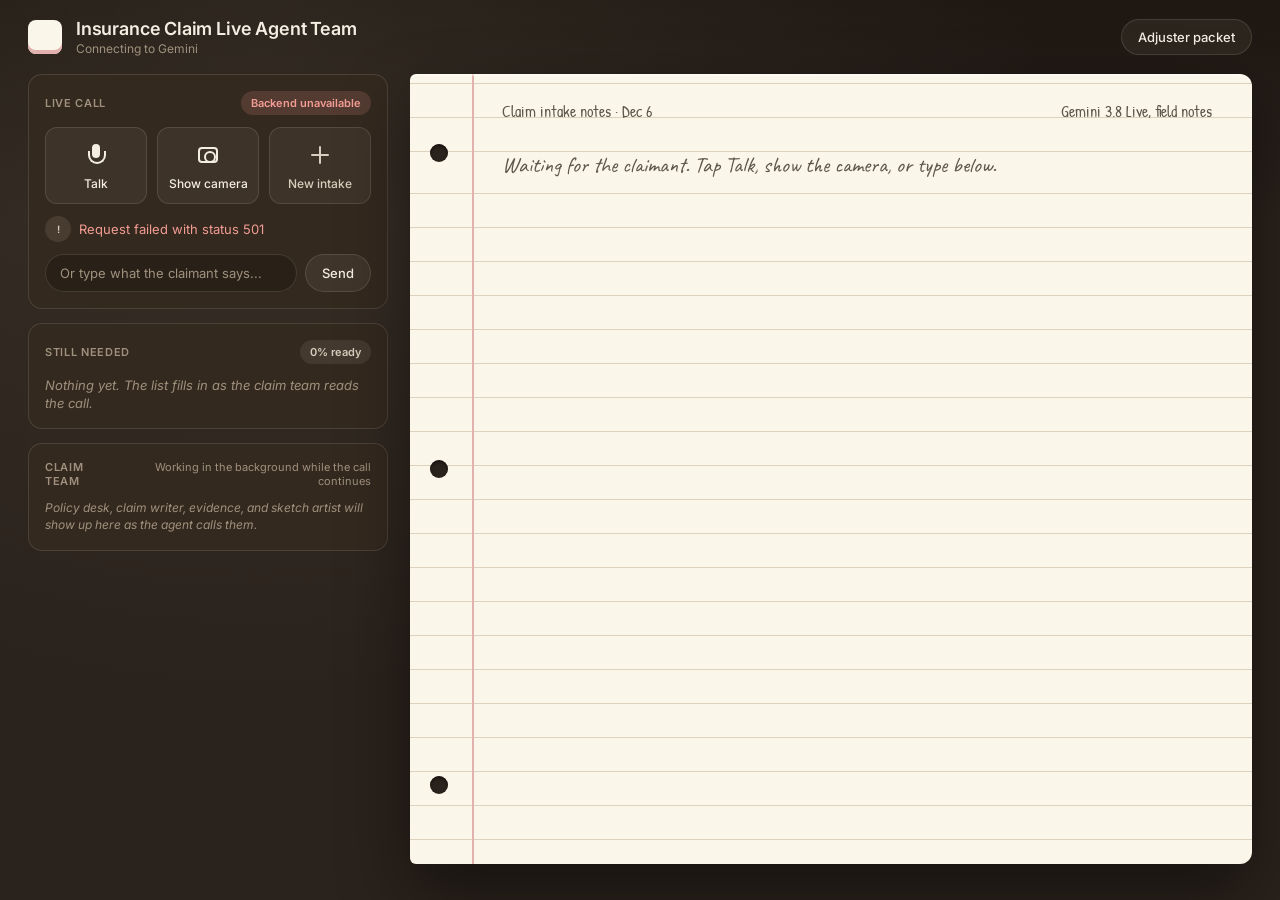
==== voice_ai_agents/insurance_claim_live_agent_team/live_demo/index.html @ a0f8ba5a "Publish Rivulet LLM Studio with Docker dashboard and Azure claim agent. Co-authored-by: Cursor <curs" ====
<!doctype html>
<html lang="en">
  <head>
    <meta charset="utf-8" />
    <meta name="viewport" content="width=device-width, initial-scale=1" />
    <title>Insurance Claim Live Agent Team</title>
    <link rel="preconnect" href="https://fonts.googleapis.com" />
    <link rel="preconnect" href="https://fonts.gstatic.com" crossorigin />
    <link
      href="https://fonts.googleapis.com/css2?family=Caveat:wght@400;500;600&family=Patrick+Hand&family=Inter:wght@400;500;600&display=swap"
      rel="stylesheet"
    />
    <link rel="stylesheet" href="./styles.css?v=notebook-1" />
  </head>
  <body>
    <div class="desk">
      <header class="desk-bar">
        <div class="brand">
          <span class="brand-mark" aria-hidden="true"></span>
          <div>
            <h1>Insurance Claim Live Agent Team</h1>
            <p id="modelLabel" class="brand-sub">Connecting to Gemini</p>
          </div>
        </div>
        <button id="openPacket" class="ghost-button" type="button">Adjuster packet</button>
      </header>

      <main class="desk-layout">
        <aside class="side">
          <section class="card call-card">
            <div class="card-head">
              <span class="card-kicker">Live call</span>
              <span id="callStatus" class="pill">Connecting</span>
            </div>

            <div class="controls">
              <button id="micButton" class="round-button" type="button" aria-label="Start live voice">
                <span class="icon-mic" aria-hidden="true"></span>
                <span class="round-label">Talk</span>
              </button>
              <button id="cameraButton" class="round-button" type="button" aria-label="Show the damage on camera">
                <span class="icon-camera" aria-hidden="true"></span>
                <span class="round-label">Show camera</span>
              </button>
              <button id="newIntakeButton" class="round-button subtle" type="button" aria-label="Start a new intake">
                <span class="icon-new" aria-hidden="true"></span>
                <span class="round-label">New intake</span>
              </button>
            </div>

            <div id="cameraStage" class="camera-stage" hidden>
              <video id="cameraPreview" autoplay muted playsinline></video>
              <span class="camera-tag"><span class="rec-dot" aria-hidden="true"></span> Agent is watching</span>
            </div>

            <div id="transcript" class="transcript" aria-live="polite"></div>

            <form id="textForm" class="text-entry">
              <input
                id="textInput"
                type="text"
                autocomplete="off"
                placeholder="Or type what the claimant says..."
                aria-label="Type a claimant response"
              />
              <button type="submit">Send</button>
            </form>
          </section>

          <section class="card needed-card">
            <div class="card-head">
              <span class="card-kicker">Still needed</span>
              <span id="readiness" class="pill neutral">0% ready</span>
            </div>
            <ul id="neededList" class="needed-list"></ul>
          </section>

          <section class="card team-card">
            <div class="card-head">
              <span class="card-kicker">Claim team</span>
              <span class="card-hint">Working in the background while the call continues</span>
            </div>
            <ul id="teamFeed" class="team-feed"></ul>
          </section>
        </aside>

        <section class="notebook-wrap" aria-label="Field notebook">
          <div class="notebook">
            <div class="holes" aria-hidden="true"><span></span><span></span><span></span></div>
            <div class="page-head">
              <span id="pageDate">Claim intake notes</span>
              <span id="pageAgent">Gemini 3.8 Live, field notes</span>
            </div>
            <div id="notes" class="notes"></div>
            <div id="pinboard" class="pinboard"></div>
            <div id="stamp" class="stamp" hidden></div>
            <div id="pen" class="pen" hidden><span class="pen-nib" aria-hidden="true"></span> writing</div>
          </div>
        </section>
      </main>
    </div>

    <dialog id="packetDialog" class="packet-dialog">
      <div class="dialog-header">
        <h2>Adjuster handoff packet</h2>
        <button id="closePacket" type="button" aria-label="Close packet">Close</button>
      </div>
      <pre id="packetMarkdown"></pre>
    </dialog>

    <canvas id="frameCanvas" hidden></canvas>
    <script src="./app.js?v=azure-1"></script>
  </body>
</html>
---- voice_ai_agents/insurance_claim_live_agent_team/live_demo/styles.css ----
:root {
  --desk: #2a221c;
  --desk-edge: #1d1712;
  --card: #34291f;
  --card-line: rgba(255, 240, 220, 0.12);
  --chrome-ink: #f4ede2;
  --chrome-body: #d9cdbd;
  --chrome-muted: #a0917e;
  --paper: #fbf6ea;
  --paper-line: #dcd2bd;
  --paper-margin: #e3b1ad;
  --ink: #23211c;
  --ink-soft: #5d574b;
  --ink-red: #b1372d;
  --ink-green: #3f7a3a;
  --ink-blue: #2f6a94;
  --tape: rgba(236, 222, 176, 0.85);
  --success: #8fd39a;
  --warning: #f2c98a;
  --danger: #f39c93;
  --ui-font: Inter, ui-sans-serif, system-ui, -apple-system, "Segoe UI", sans-serif;
  --hand: "Caveat", "Patrick Hand", cursive;
  --hand-label: "Patrick Hand", "Caveat", cursive;
}

* {
  box-sizing: border-box;
}

html,
body {
  margin: 0;
  min-height: 100%;
}

body {
  font-family: var(--ui-font);
  color: var(--chrome-ink);
  background: var(--desk);
  background-image:
    radial-gradient(ellipse at 20% 0%, rgba(255, 225, 180, 0.08), transparent 55%),
    linear-gradient(180deg, var(--desk-edge), var(--desk) 220px);
}

button,
input {
  font: inherit;
}

h1,
h2,
p {
  margin: 0;
}

.desk {
  min-height: 100vh;
  display: flex;
  flex-direction: column;
}

.desk-bar {
  display: flex;
  align-items: center;
  justify-content: space-between;
  padding: 18px 28px 8px;
}

.brand {
  display: flex;
  align-items: center;
  gap: 14px;
}

.brand-mark {
  width: 34px;
  height: 34px;
  border-radius: 8px;
  background: var(--paper);
  box-shadow: inset 0 -4px 0 var(--paper-margin);
}

h1 {
  font-size: 18px;
  font-weight: 600;
  letter-spacing: -0.01em;
}

.brand-sub {
  color: var(--chrome-muted);
  font-size: 12px;
  margin-top: 2px;
}

.ghost-button,
.text-entry button,
.dialog-header button {
  border: 1px solid var(--card-line);
  background: rgba(255, 240, 220, 0.06);
  color: var(--chrome-ink);
  border-radius: 999px;
  padding: 9px 16px;
  font-size: 13px;
  font-weight: 500;
  cursor: pointer;
  transition: background 140ms ease, transform 140ms ease;
}

.ghost-button:hover,
.text-entry button:hover,
.dialog-header button:hover {
  background: rgba(255, 240, 220, 0.12);
  transform: translateY(-1px);
}

.desk-layout {
  flex: 1;
  display: grid;
  grid-template-columns: 360px minmax(0, 1fr);
  gap: 22px;
  padding: 10px 28px 28px;
}

.side {
  display: flex;
  flex-direction: column;
  gap: 14px;
  min-width: 0;
}

.card {
  background: var(--card);
  border: 1px solid var(--card-line);
  border-radius: 14px;
  padding: 16px;
}

.card-head {
  display: flex;
  align-items: center;
  justify-content: space-between;
  gap: 12px;
  margin-bottom: 12px;
}

.card-kicker {
  font-size: 11px;
  font-weight: 600;
  letter-spacing: 0.06em;
  text-transform: uppercase;
  color: var(--chrome-muted);
}

.card-hint {
  font-size: 11px;
  color: var(--chrome-muted);
  text-align: right;
}

.pill {
  font-size: 11px;
  font-weight: 600;
  padding: 5px 10px;
  border-radius: 999px;
  background: rgba(143, 211, 154, 0.14);
  color: var(--success);
  white-space: nowrap;
}

.pill.neutral {
  background: rgba(255, 240, 220, 0.08);
  color: var(--chrome-body);
}

.pill.warning {
  background: rgba(242, 201, 138, 0.16);
  color: var(--warning);
}

.pill.danger {
  background: rgba(243, 156, 147, 0.16);
  color: var(--danger);
}

.controls {
  display: grid;
  grid-template-columns: repeat(3, 1fr);
  gap: 10px;
  margin-bottom: 12px;
}

.round-button {
  display: flex;
  flex-direction: column;
  align-items: center;
  gap: 8px;
  padding: 14px 8px 12px;
  border-radius: 12px;
  border: 1px solid var(--card-line);
  background: rgba(255, 240, 220, 0.05);
  color: var(--chrome-ink);
  cursor: pointer;
  transition: background 140ms ease, border-color 140ms ease;
}

.round-button:hover {
  background: rgba(255, 240, 220, 0.1);
}

.round-button.active {
  background: rgba(143, 211, 154, 0.14);
  border-color: rgba(143, 211, 154, 0.5);
}

.round-button.subtle {
  color: var(--chrome-body);
}

.round-label {
  font-size: 12px;
  font-weight: 500;
}

.icon-mic,
.icon-camera,
.icon-new {
  width: 26px;
  height: 26px;
  display: block;
  position: relative;
}

.icon-mic::before {
  content: "";
  position: absolute;
  left: 9px;
  top: 2px;
  width: 8px;
  height: 14px;
  border-radius: 5px;
  background: currentColor;
}

.icon-mic::after {
  content: "";
  position: absolute;
  left: 5px;
  top: 9px;
  width: 14px;
  height: 11px;
  border: 2px solid currentColor;
  border-top: 0;
  border-radius: 0 0 9px 9px;
}

.icon-camera::before {
  content: "";
  position: absolute;
  inset: 5px 3px;
  border: 2px solid currentColor;
  border-radius: 4px;
}

.icon-camera::after {
  content: "";
  position: absolute;
  left: 9px;
  top: 9px;
  width: 8px;
  height: 8px;
  border-radius: 50%;
  border: 2px solid currentColor;
}

.icon-new::before,
.icon-new::after {
  content: "";
  position: absolute;
  background: currentColor;
  border-radius: 2px;
}

.icon-new::before {
  left: 12px;
  top: 4px;
  width: 2px;
  height: 18px;
}

.icon-new::after {
  left: 4px;
  top: 12px;
  width: 18px;
  height: 2px;
}

.round-button.active .icon-mic::before {
  animation: pulse 1.2s ease-in-out infinite;
}

@keyframes pulse {
  0%, 100% { transform: scaleY(1); }
  50% { transform: scaleY(0.72); }
}

.camera-stage {
  position: relative;
  border-radius: 12px;
  overflow: hidden;
  margin-bottom: 12px;
  background: #000;
  aspect-ratio: 4 / 3;
}

.camera-stage[hidden] {
  display: none;
}

.camera-stage video {
  width: 100%;
  height: 100%;
  object-fit: cover;
  display: block;
}

.camera-tag {
  position: absolute;
  left: 10px;
  bottom: 10px;
  display: inline-flex;
  align-items: center;
  gap: 6px;
  padding: 5px 9px;
  border-radius: 999px;
  background: rgba(0, 0, 0, 0.55);
  color: #fff;
  font-size: 11px;
  font-weight: 500;
}

.rec-dot {
  width: 7px;
  height: 7px;
  border-radius: 50%;
  background: #f0554a;
  animation: blink 1.4s ease-in-out infinite;
}

@keyframes blink {
  50% { opacity: 0.3; }
}

.transcript {
  max-height: 260px;
  overflow: auto;
  display: flex;
  flex-direction: column;
  gap: 8px;
  padding-right: 4px;
  margin-bottom: 12px;
}

.turn {
  display: flex;
  gap: 8px;
  font-size: 13px;
  line-height: 1.45;
}

.turn .who {
  flex-shrink: 0;
  width: 26px;
  height: 26px;
  border-radius: 50%;
  display: grid;
  place-items: center;
  font-size: 10px;
  font-weight: 600;
  background: rgba(255, 240, 220, 0.1);
  color: var(--chrome-body);
}

.turn.agent .who {
  background: var(--paper);
  color: var(--ink);
}

.turn p {
  color: var(--chrome-body);
  padding-top: 4px;
}

.turn.agent p {
  color: var(--chrome-ink);
}

.turn.streaming p::after {
  content: "";
  display: inline-block;
  width: 6px;
  height: 12px;
  margin-left: 3px;
  vertical-align: -2px;
  background: var(--chrome-muted);
  animation: blink 0.9s steps(2) infinite;
}

.turn.system p {
  color: var(--danger);
}

.text-entry {
  display: flex;
  gap: 8px;
}

.text-entry input {
  flex: 1;
  min-width: 0;
  border-radius: 999px;
  border: 1px solid var(--card-line);
  background: rgba(0, 0, 0, 0.2);
  color: var(--chrome-ink);
  padding: 10px 14px;
  font-size: 13px;
}

.text-entry input::placeholder {
  color: var(--chrome-muted);
}

.text-entry input:focus {
  outline: 0;
  border-color: rgba(255, 240, 220, 0.4);
}

.needed-list,
.team-feed {
  list-style: none;
  margin: 0;
  padding: 0;
  display: flex;
  flex-direction: column;
  gap: 7px;
}

.needed-list li {
  display: flex;
  align-items: flex-start;
  gap: 9px;
  font-size: 13px;
  line-height: 1.4;
  color: var(--chrome-body);
}

.needed-list li.done {
  color: var(--chrome-muted);
  text-decoration: line-through;
}

.needed-list li.empty {
  color: var(--chrome-muted);
  font-style: italic;
}

.tick-box {
  flex-shrink: 0;
  width: 15px;
  height: 15px;
  margin-top: 2px;
  border-radius: 4px;
  border: 1.5px solid var(--chrome-muted);
  position: relative;
}

.needed-list li.done .tick-box {
  border-color: var(--success);
  background: rgba(143, 211, 154, 0.2);
}

.needed-list li.done .tick-box::after {
  content: "";
  position: absolute;
  left: 4px;
  top: 1px;
  width: 4px;
  height: 8px;
  border: solid var(--success);
  border-width: 0 2px 2px 0;
  transform: rotate(45deg);
}

.needed-list li.blocker .tick-box {
  border-color: var(--warning);
}

.team-feed li {
  display: grid;
  grid-template-columns: 10px 1fr auto;
  gap: 9px;
  align-items: start;
  font-size: 12px;
  line-height: 1.4;
  color: var(--chrome-body);
}

.team-feed li.empty {
  grid-template-columns: 1fr;
  color: var(--chrome-muted);
  font-style: italic;
}

.team-dot {
  width: 8px;
  height: 8px;
  margin-top: 5px;
  border-radius: 50%;
  background: var(--chrome-muted);
}

.team-dot.running {
  background: var(--warning);
  animation: blink 1s ease-in-out infinite;
}

.team-dot.done {
  background: var(--success);
}

.team-dot.error,
.team-dot.cancelled {
  background: var(--danger);
}

.team-name {
  font-weight: 600;
  color: var(--chrome-ink);
}

.team-meta {
  color: var(--chrome-muted);
  font-size: 11px;
  white-space: nowrap;
}

.team-meta.interrupt {
  color: var(--danger);
}

.notebook-wrap {
  min-width: 0;
  display: flex;
  justify-content: center;
  align-items: flex-start;
}

.notebook {
  position: relative;
  width: min(880px, 100%);
  min-height: calc(100vh - 110px);
  background: var(--paper);
  background-image:
    linear-gradient(90deg, transparent 62px, var(--paper-margin) 62px, var(--paper-margin) 64px, transparent 64px),
    repeating-linear-gradient(transparent 0 33px, var(--paper-line) 33px 34px);
  background-position: 0 0, 0 86px;
  border-radius: 6px 12px 12px 6px;
  box-shadow:
    0 30px 70px rgba(0, 0, 0, 0.45),
    0 2px 0 rgba(255, 255, 255, 0.5) inset;
  padding: 26px 40px 120px 92px;
  color: var(--ink);
}

.holes {
  position: absolute;
  left: 20px;
  top: 70px;
  bottom: 70px;
  display: flex;
  flex-direction: column;
  justify-content: space-between;
}

.holes span {
  width: 18px;
  height: 18px;
  border-radius: 50%;
  background: var(--desk);
  box-shadow: inset 0 2px 3px rgba(0, 0, 0, 0.5);
}

.page-head {
  display: flex;
  justify-content: space-between;
  font-family: var(--hand-label);
  font-size: 16px;
  color: var(--ink-soft);
  margin-bottom: 26px;
}

.notes {
  font-family: var(--hand);
  font-size: 27px;
  line-height: 34px;
  min-height: 34px;
}

.note {
  position: relative;
  padding-right: 8px;
  overflow-wrap: anywhere;
}

.note.title {
  font-size: 32px;
  font-weight: 600;
}

.note.blank {
  color: var(--ink-red);
}

.note.blank .blank-line {
  display: inline-block;
  width: 150px;
  height: 0;
  border-bottom: 2px solid var(--ink-red);
  vertical-align: -6px;
  margin-left: 8px;
}

.note.urgent {
  color: var(--ink-red);
  text-decoration: underline;
  text-decoration-thickness: 2px;
  text-underline-offset: 5px;
}

.note.check {
  color: var(--ink-green);
}

.note.check::before {
  content: "";
  position: absolute;
  left: -54px;
  top: 8px;
  width: 9px;
  height: 17px;
  border: solid var(--ink-green);
  border-width: 0 3px 3px 0;
  transform: rotate(40deg);
}

.note.flag::before {
  content: "!";
  position: absolute;
  left: -52px;
  top: -2px;
  font-family: var(--hand);
  font-size: 34px;
  font-weight: 600;
  color: var(--ink-red);
}

.note.aside {
  font-size: 22px;
  color: var(--ink-soft);
}

.note.ink-in {
  animation: inkIn 720ms cubic-bezier(0.2, 0.7, 0.3, 1) both;
}

@keyframes inkIn {
  from {
    clip-path: inset(0 100% 0 0);
    opacity: 0.4;
  }
  to {
    clip-path: inset(0 0 0 0);
    opacity: 1;
  }
}

.pinboard {
  display: flex;
  flex-wrap: wrap;
  gap: 30px 26px;
  margin-top: 28px;
  align-items: flex-start;
}

.polaroid {
  position: relative;
  width: 220px;
  padding: 8px 8px 12px;
  background: #fff;
  border: 1px solid #d9d0bb;
  box-shadow: 0 8px 20px rgba(0, 0, 0, 0.16);
  transform: rotate(var(--tilt, -2deg));
  animation: pinIn 520ms cubic-bezier(0.2, 0.8, 0.3, 1.2) both;
  margin: 0;
}

.polaroid.sketch {
  width: 340px;
}

.polaroid::before {
  content: "";
  position: absolute;
  top: -10px;
  left: 50%;
  width: 74px;
  height: 20px;
  margin-left: -37px;
  background: var(--tape);
  transform: rotate(-3deg);
  box-shadow: 0 1px 2px rgba(0, 0, 0, 0.12);
}

.polaroid img {
  display: block;
  width: 100%;
  height: auto;
  background: #e6e1d6;
}

.polaroid.sketch img {
  border: 1px solid #ece6d8;
}

.polaroid figcaption {
  font-family: var(--hand);
  font-size: 19px;
  line-height: 21px;
  color: var(--ink);
  margin-top: 8px;
}

.polaroid .tag {
  font-family: var(--hand-label);
  font-size: 13px;
  color: var(--ink-soft);
  display: block;
  margin-top: 3px;
}

.polaroid.sketch figcaption {
  color: var(--ink-blue);
}

.polaroid .tag.unconfirmed {
  color: var(--ink-red);
}

@keyframes pinIn {
  from {
    opacity: 0;
    transform: rotate(var(--tilt, -2deg)) translateY(18px) scale(0.96);
  }
  to {
    opacity: 1;
    transform: rotate(var(--tilt, -2deg)) translateY(0) scale(1);
  }
}

.stamp {
  position: absolute;
  right: 44px;
  bottom: 42px;
  padding: 6px 16px;
  border: 4px solid var(--ink-red);
  border-radius: 6px;
  color: var(--ink-red);
  font-family: var(--hand-label);
  font-size: 30px;
  letter-spacing: 0.06em;
  text-transform: uppercase;
  transform: rotate(-9deg);
  opacity: 0.85;
  mix-blend-mode: multiply;
  animation: stampIn 420ms cubic-bezier(0.2, 0.9, 0.3, 1.4) both;
}

.stamp[hidden] {
  display: none;
}

.stamp.success {
  border-color: var(--ink-green);
  color: var(--ink-green);
}

.stamp.info {
  border-color: var(--ink-blue);
  color: var(--ink-blue);
}

@keyframes stampIn {
  from {
    opacity: 0;
    transform: rotate(-9deg) scale(1.6);
  }
  to {
    opacity: 0.85;
    transform: rotate(-9deg) scale(1);
  }
}

.pen {
  position: absolute;
  left: 92px;
  bottom: 48px;
  display: inline-flex;
  align-items: center;
  gap: 8px;
  font-family: var(--hand);
  font-size: 22px;
  color: var(--ink-soft);
}

.pen[hidden] {
  display: none;
}

.pen-nib {
  width: 14px;
  height: 14px;
  border-radius: 50% 50% 50% 0;
  background: var(--ink);
  transform: rotate(-45deg);
  animation: scribble 0.9s ease-in-out infinite;
}

@keyframes scribble {
  0%, 100% { transform: rotate(-45deg) translate(0, 0); }
  50% { transform: rotate(-45deg) translate(3px, -2px); }
}

.packet-dialog {
  width: min(860px, calc(100vw - 48px));
  border: 1px solid var(--card-line);
  border-radius: 14px;
  padding: 0;
  background: var(--card);
  color: var(--chrome-ink);
  box-shadow: 0 30px 90px rgba(0, 0, 0, 0.6);
}

.packet-dialog::backdrop {
  background: rgba(0, 0, 0, 0.6);
}

.dialog-header {
  display: flex;
  justify-content: space-between;
  align-items: center;
  padding: 16px 20px;
  border-bottom: 1px solid var(--card-line);
}

.dialog-header h2 {
  font-size: 16px;
  font-weight: 600;
}

.packet-dialog pre {
  white-space: pre-wrap;
  margin: 0;
  padding: 20px;
  color: var(--chrome-body);
  font: 13px/1.55 ui-monospace, SFMono-Regular, Menlo, Consolas, monospace;
  max-height: 68vh;
  overflow: auto;
}

@media (max-width: 1080px) {
  .desk-layout {
    grid-template-columns: 1fr;
  }

  .notebook {
    min-height: 720px;
    padding-left: 78px;
  }
}
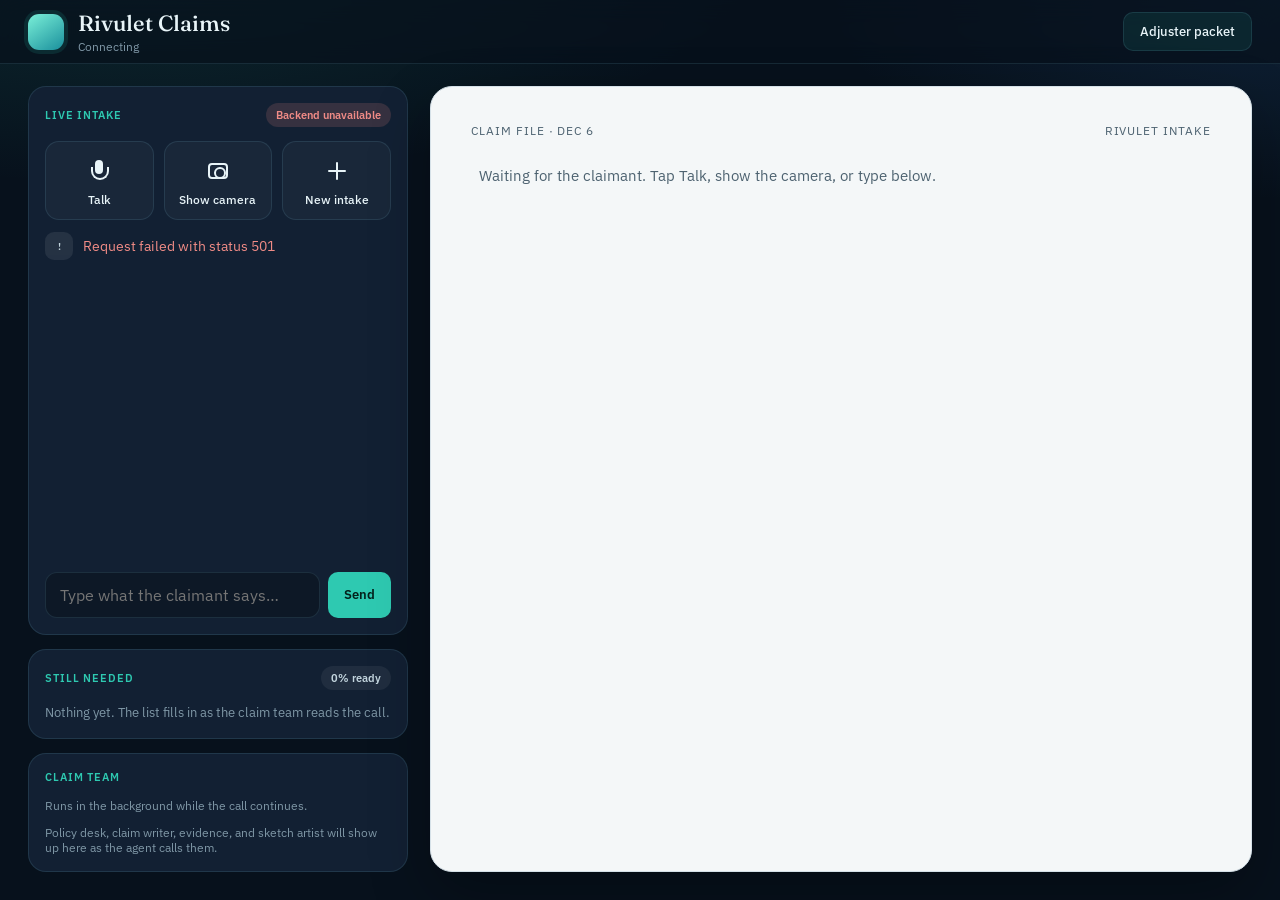
==== commit a71fc35a: "Restyle Rivulet Claims and compact the studio dashboard. Give the claim file a navy/teal workstation" ====
--- a/voice_ai_agents/insurance_claim_live_agent_team/live_demo/index.html
+++ b/voice_ai_agents/insurance_claim_live_agent_team/live_demo/index.html
@@ -3,14 +3,14 @@
   <head>
     <meta charset="utf-8" />
     <meta name="viewport" content="width=device-width, initial-scale=1" />
-    <title>Insurance Claim Live Agent Team</title>
+    <title>Rivulet Claims</title>
     <link rel="preconnect" href="https://fonts.googleapis.com" />
     <link rel="preconnect" href="https://fonts.gstatic.com" crossorigin />
     <link
-      href="https://fonts.googleapis.com/css2?family=Caveat:wght@400;500;600&family=Patrick+Hand&family=Inter:wght@400;500;600&display=swap"
+      href="https://fonts.googleapis.com/css2?family=Fraunces:opsz,wght@9..144,500;9..144,600&family=IBM+Plex+Sans:wght@400;500;600&display=swap"
       rel="stylesheet"
     />
-    <link rel="stylesheet" href="./styles.css?v=notebook-1" />
+    <link rel="stylesheet" href="./styles.css?v=rivulet-3" />
   </head>
   <body>
     <div class="desk">
@@ -18,8 +18,8 @@
         <div class="brand">
           <span class="brand-mark" aria-hidden="true"></span>
           <div>
-            <h1>Insurance Claim Live Agent Team</h1>
-            <p id="modelLabel" class="brand-sub">Connecting to Gemini</p>
+            <h1>Rivulet Claims</h1>
+            <p id="modelLabel" class="brand-sub">Connecting</p>
           </div>
         </div>
         <button id="openPacket" class="ghost-button" type="button">Adjuster packet</button>
@@ -29,7 +29,7 @@
         <aside class="side">
           <section class="card call-card">
             <div class="card-head">
-              <span class="card-kicker">Live call</span>
+              <span class="card-kicker">Live intake</span>
               <span id="callStatus" class="pill">Connecting</span>
             </div>
 
@@ -50,7 +50,7 @@
 
             <div id="cameraStage" class="camera-stage" hidden>
               <video id="cameraPreview" autoplay muted playsinline></video>
-              <span class="camera-tag"><span class="rec-dot" aria-hidden="true"></span> Agent is watching</span>
+              <span class="camera-tag"><span class="rec-dot" aria-hidden="true"></span> Camera live</span>
             </div>
 
             <div id="transcript" class="transcript" aria-live="polite"></div>
@@ -60,7 +60,7 @@
                 id="textInput"
                 type="text"
                 autocomplete="off"
-                placeholder="Or type what the claimant says..."
+                placeholder="Type what the claimant says…"
                 aria-label="Type a claimant response"
               />
               <button type="submit">Send</button>
@@ -78,23 +78,23 @@
           <section class="card team-card">
             <div class="card-head">
               <span class="card-kicker">Claim team</span>
-              <span class="card-hint">Working in the background while the call continues</span>
             </div>
+            <p class="card-hint">Runs in the background while the call continues.</p>
             <ul id="teamFeed" class="team-feed"></ul>
           </section>
         </aside>
 
-        <section class="notebook-wrap" aria-label="Field notebook">
+        <section class="notebook-wrap" aria-label="Claim file">
           <div class="notebook">
             <div class="holes" aria-hidden="true"><span></span><span></span><span></span></div>
             <div class="page-head">
-              <span id="pageDate">Claim intake notes</span>
-              <span id="pageAgent">Gemini 3.8 Live, field notes</span>
+              <span id="pageDate">Claim file</span>
+              <span id="pageAgent">Rivulet intake</span>
             </div>
             <div id="notes" class="notes"></div>
             <div id="pinboard" class="pinboard"></div>
             <div id="stamp" class="stamp" hidden></div>
-            <div id="pen" class="pen" hidden><span class="pen-nib" aria-hidden="true"></span> writing</div>
+            <div id="pen" class="pen" hidden><span class="pen-nib" aria-hidden="true"></span> updating file</div>
           </div>
         </section>
       </main>
@@ -109,6 +109,6 @@
     </dialog>
 
     <canvas id="frameCanvas" hidden></canvas>
-    <script src="./app.js?v=azure-1"></script>
+    <script src="./app.js?v=rivulet-3"></script>
   </body>
 </html>
--- a/voice_ai_agents/insurance_claim_live_agent_team/live_demo/styles.css
+++ b/voice_ai_agents/insurance_claim_live_agent_team/live_demo/styles.css
@@ -1,124 +1,98 @@
 :root {
-  --desk: #2a221c;
-  --desk-edge: #1d1712;
-  --card: #34291f;
-  --card-line: rgba(255, 240, 220, 0.12);
-  --chrome-ink: #f4ede2;
-  --chrome-body: #d9cdbd;
-  --chrome-muted: #a0917e;
-  --paper: #fbf6ea;
-  --paper-line: #dcd2bd;
-  --paper-margin: #e3b1ad;
-  --ink: #23211c;
-  --ink-soft: #5d574b;
-  --ink-red: #b1372d;
-  --ink-green: #3f7a3a;
-  --ink-blue: #2f6a94;
-  --tape: rgba(236, 222, 176, 0.85);
-  --success: #8fd39a;
-  --warning: #f2c98a;
-  --danger: #f39c93;
-  --ui-font: Inter, ui-sans-serif, system-ui, -apple-system, "Segoe UI", sans-serif;
-  --hand: "Caveat", "Patrick Hand", cursive;
-  --hand-label: "Patrick Hand", "Caveat", cursive;
-}
-
-* {
-  box-sizing: border-box;
-}
-
-html,
-body {
-  margin: 0;
-  min-height: 100%;
-}
-
+  --desk: #07111c;
+  --desk-2: #0c1a2b;
+  --card: #122033;
+  --card-line: rgba(120, 190, 210, 0.14);
+  --chrome-ink: #e8f4f8;
+  --chrome-body: #c3d5de;
+  --chrome-muted: #7f97a6;
+  --paper: #f4f7f8;
+  --paper-edge: #d5e1e8;
+  --ink: #14202b;
+  --ink-soft: #4d6270;
+  --ink-red: #c23b45;
+  --ink-green: #1f8a6a;
+  --ink-blue: #1b6f8a;
+  --accent: #2ec9b1;
+  --success: #5ee0c0;
+  --warning: #e3c07a;
+  --danger: #f08b86;
+  --ui-font: "IBM Plex Sans", ui-sans-serif, system-ui, sans-serif;
+  --display: Fraunces, Georgia, serif;
+}
+
+* { box-sizing: border-box; }
+html, body { margin: 0; height: 100%; }
 body {
   font-family: var(--ui-font);
   color: var(--chrome-ink);
-  background: var(--desk);
-  background-image:
-    radial-gradient(ellipse at 20% 0%, rgba(255, 225, 180, 0.08), transparent 55%),
-    linear-gradient(180deg, var(--desk-edge), var(--desk) 220px);
-}
-
-button,
-input {
-  font: inherit;
-}
-
-h1,
-h2,
-p {
-  margin: 0;
-}
+  background:
+    radial-gradient(1200px 500px at 10% -10%, rgba(46, 201, 177, 0.16), transparent 55%),
+    radial-gradient(900px 400px at 100% 0%, rgba(50, 110, 180, 0.18), transparent 50%),
+    var(--desk);
+}
+button, input { font: inherit; }
+h1, h2, p { margin: 0; }
 
 .desk {
   min-height: 100vh;
-  display: flex;
-  flex-direction: column;
+  height: 100vh;
+  display: grid;
+  grid-template-rows: 64px 1fr;
 }
 
 .desk-bar {
   display: flex;
   align-items: center;
   justify-content: space-between;
-  padding: 18px 28px 8px;
-}
-
-.brand {
-  display: flex;
-  align-items: center;
-  gap: 14px;
-}
-
+  padding: 0 28px;
+  border-bottom: 1px solid var(--card-line);
+  background: rgba(7, 17, 28, 0.72);
+  backdrop-filter: blur(12px);
+}
+
+.brand { display: flex; align-items: center; gap: 14px; }
 .brand-mark {
-  width: 34px;
-  height: 34px;
-  border-radius: 8px;
-  background: var(--paper);
-  box-shadow: inset 0 -4px 0 var(--paper-margin);
-}
-
+  width: 36px;
+  height: 36px;
+  border-radius: 11px;
+  background: linear-gradient(145deg, #7af0d8, #1a8f9c);
+  box-shadow: 0 0 0 4px rgba(46, 201, 177, 0.12);
+}
 h1 {
-  font-size: 18px;
-  font-weight: 600;
-  letter-spacing: -0.01em;
-}
-
-.brand-sub {
-  color: var(--chrome-muted);
-  font-size: 12px;
-  margin-top: 2px;
-}
+  font-family: var(--display);
+  font-size: 22px;
+  font-weight: 500;
+}
+.brand-sub { color: var(--chrome-muted); font-size: 12px; margin-top: 2px; }
 
 .ghost-button,
 .text-entry button,
 .dialog-header button {
   border: 1px solid var(--card-line);
-  background: rgba(255, 240, 220, 0.06);
+  background: rgba(46, 201, 177, 0.1);
   color: var(--chrome-ink);
-  border-radius: 999px;
-  padding: 9px 16px;
+  border-radius: 10px;
+  padding: 10px 16px;
   font-size: 13px;
   font-weight: 500;
   cursor: pointer;
-  transition: background 140ms ease, transform 140ms ease;
-}
-
+}
 .ghost-button:hover,
-.text-entry button:hover,
-.dialog-header button:hover {
-  background: rgba(255, 240, 220, 0.12);
-  transform: translateY(-1px);
+.text-entry button:hover { background: rgba(46, 201, 177, 0.2); }
+.text-entry button {
+  background: var(--accent);
+  color: #04221c;
+  border: 0;
+  font-weight: 600;
 }
 
 .desk-layout {
-  flex: 1;
+  min-height: 0;
   display: grid;
-  grid-template-columns: 360px minmax(0, 1fr);
+  grid-template-columns: minmax(320px, 380px) minmax(0, 1fr);
   gap: 22px;
-  padding: 10px 28px 28px;
+  padding: 22px 28px 28px;
 }
 
 .side {
@@ -126,13 +100,22 @@
   flex-direction: column;
   gap: 14px;
   min-width: 0;
+  min-height: 0;
+  overflow: auto;
 }
 
 .card {
   background: var(--card);
   border: 1px solid var(--card-line);
-  border-radius: 14px;
+  border-radius: 18px;
   padding: 16px;
+}
+.call-card {
+  flex: 1 1 auto;
+  display: flex;
+  flex-direction: column;
+  min-height: 320px;
+  overflow: hidden;
 }
 
 .card-head {
@@ -140,749 +123,222 @@
   align-items: center;
   justify-content: space-between;
   gap: 12px;
-  margin-bottom: 12px;
-}
-
+  margin-bottom: 14px;
+}
 .card-kicker {
   font-size: 11px;
   font-weight: 600;
-  letter-spacing: 0.06em;
+  letter-spacing: 0.08em;
   text-transform: uppercase;
-  color: var(--chrome-muted);
-}
-
-.card-hint {
-  font-size: 11px;
-  color: var(--chrome-muted);
-  text-align: right;
-}
+  color: var(--accent);
+}
+.card-hint { font-size: 12px; color: var(--chrome-muted); margin: 0 0 12px; }
 
 .pill {
   font-size: 11px;
   font-weight: 600;
   padding: 5px 10px;
   border-radius: 999px;
-  background: rgba(143, 211, 154, 0.14);
+  background: rgba(94, 224, 192, 0.14);
   color: var(--success);
   white-space: nowrap;
 }
-
-.pill.neutral {
-  background: rgba(255, 240, 220, 0.08);
-  color: var(--chrome-body);
-}
-
-.pill.warning {
-  background: rgba(242, 201, 138, 0.16);
-  color: var(--warning);
-}
-
-.pill.danger {
-  background: rgba(243, 156, 147, 0.16);
-  color: var(--danger);
-}
-
-.controls {
-  display: grid;
-  grid-template-columns: repeat(3, 1fr);
+.pill.neutral { background: rgba(255,255,255,0.06); color: var(--chrome-body); }
+.pill.warning { background: rgba(227, 192, 122, 0.16); color: var(--warning); }
+.pill.danger { background: rgba(240, 139, 134, 0.16); color: var(--danger); }
+
+.controls { display: grid; grid-template-columns: repeat(3, 1fr); gap: 10px; margin-bottom: 12px; }
+.round-button {
+  display: flex; flex-direction: column; align-items: center; gap: 8px;
+  padding: 16px 8px 12px; border-radius: 14px;
+  border: 1px solid var(--card-line); background: rgba(255,255,255,0.03);
+  color: var(--chrome-ink); cursor: pointer;
+}
+.round-button:hover { background: rgba(46, 201, 177, 0.08); }
+.round-button.active { background: rgba(46, 201, 177, 0.16); border-color: var(--accent); }
+.round-label { font-size: 12px; font-weight: 500; }
+.icon-mic, .icon-camera, .icon-new { width: 26px; height: 26px; display: block; position: relative; }
+.icon-mic::before { content: ""; position: absolute; left: 9px; top: 2px; width: 8px; height: 14px; border-radius: 5px; background: currentColor; }
+.icon-mic::after { content: ""; position: absolute; left: 5px; top: 9px; width: 14px; height: 11px; border: 2px solid currentColor; border-top: 0; border-radius: 0 0 9px 9px; }
+.icon-camera::before { content: ""; position: absolute; inset: 5px 3px; border: 2px solid currentColor; border-radius: 4px; }
+.icon-camera::after { content: ""; position: absolute; left: 9px; top: 9px; width: 8px; height: 8px; border-radius: 50%; border: 2px solid currentColor; }
+.icon-new::before, .icon-new::after { content: ""; position: absolute; background: currentColor; border-radius: 2px; }
+.icon-new::before { left: 12px; top: 4px; width: 2px; height: 18px; }
+.icon-new::after { left: 4px; top: 12px; width: 18px; height: 2px; }
+
+.camera-stage { position: relative; border-radius: 14px; overflow: hidden; margin-bottom: 12px; background: #000; aspect-ratio: 16 / 10; }
+.camera-stage[hidden] { display: none; }
+.camera-stage video { width: 100%; height: 100%; object-fit: cover; display: block; }
+.camera-tag { position: absolute; left: 10px; bottom: 10px; display: inline-flex; align-items: center; gap: 6px; padding: 5px 9px; border-radius: 999px; background: rgba(0,0,0,.55); color: #fff; font-size: 11px; }
+.rec-dot { width: 7px; height: 7px; border-radius: 50%; background: #f0554a; animation: blink 1.4s ease-in-out infinite; }
+@keyframes blink { 50% { opacity: .3; } }
+
+.transcript {
+  flex: 1;
+  min-height: 120px;
+  overflow: auto;
+  display: flex;
+  flex-direction: column;
   gap: 10px;
+  padding-right: 4px;
   margin-bottom: 12px;
 }
-
-.round-button {
-  display: flex;
-  flex-direction: column;
-  align-items: center;
-  gap: 8px;
-  padding: 14px 8px 12px;
-  border-radius: 12px;
-  border: 1px solid var(--card-line);
-  background: rgba(255, 240, 220, 0.05);
-  color: var(--chrome-ink);
-  cursor: pointer;
-  transition: background 140ms ease, border-color 140ms ease;
-}
-
-.round-button:hover {
-  background: rgba(255, 240, 220, 0.1);
-}
-
-.round-button.active {
-  background: rgba(143, 211, 154, 0.14);
-  border-color: rgba(143, 211, 154, 0.5);
-}
-
-.round-button.subtle {
-  color: var(--chrome-body);
-}
-
-.round-label {
+.turn { display: flex; gap: 10px; font-size: 14px; line-height: 1.5; }
+.turn .who {
+  flex-shrink: 0; width: 28px; height: 28px; border-radius: 9px;
+  display: grid; place-items: center; font-size: 10px; font-weight: 600;
+  background: rgba(255,255,255,.08); color: var(--chrome-body);
+}
+.turn.agent .who { background: var(--accent); color: #04221c; }
+.turn p { color: var(--chrome-body); padding-top: 4px; }
+.turn.agent p { color: var(--chrome-ink); }
+.turn.system p { color: var(--danger); }
+.turn.streaming p::after {
+  content: ""; display: inline-block; width: 6px; height: 12px; margin-left: 3px;
+  vertical-align: -2px; background: var(--accent); animation: blink .9s steps(2) infinite;
+}
+
+.text-entry { display: flex; gap: 8px; }
+.text-entry input {
+  flex: 1; min-width: 0; border-radius: 12px; border: 1px solid var(--card-line);
+  background: rgba(0,0,0,.25); color: var(--chrome-ink); padding: 12px 14px;
+}
+.text-entry input:focus { outline: 0; border-color: var(--accent); }
+
+.needed-list, .team-feed { list-style: none; margin: 0; padding: 0; display: flex; flex-direction: column; gap: 8px; }
+.needed-list li { display: flex; align-items: flex-start; gap: 9px; font-size: 13px; line-height: 1.4; color: var(--chrome-body); }
+.needed-list li.done { color: var(--chrome-muted); text-decoration: line-through; }
+.needed-list li.empty, .team-feed li.empty { color: var(--chrome-muted); }
+.tick-box { flex-shrink: 0; width: 15px; height: 15px; margin-top: 2px; border-radius: 4px; border: 1.5px solid var(--chrome-muted); position: relative; }
+.needed-list li.done .tick-box { border-color: var(--success); background: rgba(94,224,192,.2); }
+.needed-list li.done .tick-box::after { content: ""; position: absolute; left: 4px; top: 1px; width: 4px; height: 8px; border: solid var(--success); border-width: 0 2px 2px 0; transform: rotate(45deg); }
+.needed-list li.blocker .tick-box { border-color: var(--warning); }
+
+.team-card { overflow: auto; max-height: 220px; }
+.team-feed li { display: grid; grid-template-columns: 10px 1fr auto; gap: 9px; align-items: start; font-size: 12px; color: var(--chrome-body); }
+.team-feed li.empty { grid-template-columns: 1fr; }
+.team-dot { width: 8px; height: 8px; margin-top: 5px; border-radius: 50%; background: var(--chrome-muted); }
+.team-dot.running { background: var(--warning); animation: blink 1s ease-in-out infinite; }
+.team-dot.done { background: var(--success); }
+.team-dot.error, .team-dot.cancelled { background: var(--danger); }
+.team-name { font-weight: 600; color: var(--chrome-ink); }
+.team-meta { color: var(--chrome-muted); font-size: 11px; white-space: nowrap; }
+.team-meta.interrupt { color: var(--danger); }
+
+.notebook-wrap { min-width: 0; min-height: 0; }
+.notebook {
+  position: relative;
+  height: 100%;
+  min-height: 520px;
+  overflow: auto;
+  background: var(--paper);
+  border: 1px solid var(--paper-edge);
+  border-radius: 22px;
+  box-shadow: 0 24px 60px rgba(0, 0, 0, 0.28);
+  padding: 36px 40px 96px;
+  color: var(--ink);
+}
+.holes { display: none; }
+.page-head {
+  display: flex;
+  justify-content: space-between;
   font-size: 12px;
-  font-weight: 500;
-}
-
-.icon-mic,
-.icon-camera,
-.icon-new {
-  width: 26px;
-  height: 26px;
-  display: block;
-  position: relative;
-}
-
-.icon-mic::before {
+  letter-spacing: 0.08em;
+  text-transform: uppercase;
+  color: var(--ink-soft);
+  margin-bottom: 22px;
+}
+.notes { font-size: 18px; line-height: 1.55; min-height: 48px; }
+.note { position: relative; padding: 4px 0 4px 8px; overflow-wrap: anywhere; }
+.note.title { font-family: var(--display); font-size: 32px; font-weight: 500; letter-spacing: -0.02em; padding-left: 0; }
+.note.blank { color: var(--ink-red); }
+.note.blank .blank-line { display: inline-block; width: 140px; border-bottom: 1.5px solid var(--ink-red); margin-left: 8px; }
+.note.urgent { color: var(--ink-red); }
+.note.check { color: var(--ink-green); }
+.note.check::before, .note.flag::before {
   content: "";
   position: absolute;
-  left: 9px;
-  top: 2px;
-  width: 8px;
-  height: 14px;
-  border-radius: 5px;
-  background: currentColor;
-}
-
-.icon-mic::after {
-  content: "";
-  position: absolute;
-  left: 5px;
-  top: 9px;
-  width: 14px;
-  height: 11px;
-  border: 2px solid currentColor;
-  border-top: 0;
-  border-radius: 0 0 9px 9px;
-}
-
-.icon-camera::before {
-  content: "";
-  position: absolute;
-  inset: 5px 3px;
-  border: 2px solid currentColor;
-  border-radius: 4px;
-}
-
-.icon-camera::after {
-  content: "";
-  position: absolute;
-  left: 9px;
-  top: 9px;
-  width: 8px;
-  height: 8px;
+  left: -2px;
+  top: 10px;
+  width: 6px;
+  height: 6px;
   border-radius: 50%;
-  border: 2px solid currentColor;
-}
-
-.icon-new::before,
-.icon-new::after {
-  content: "";
-  position: absolute;
-  background: currentColor;
-  border-radius: 2px;
-}
-
-.icon-new::before {
-  left: 12px;
-  top: 4px;
-  width: 2px;
-  height: 18px;
-}
-
-.icon-new::after {
-  left: 4px;
-  top: 12px;
-  width: 18px;
-  height: 2px;
-}
-
-.round-button.active .icon-mic::before {
-  animation: pulse 1.2s ease-in-out infinite;
-}
-
-@keyframes pulse {
-  0%, 100% { transform: scaleY(1); }
-  50% { transform: scaleY(0.72); }
-}
-
-.camera-stage {
-  position: relative;
-  border-radius: 12px;
+  background: var(--ink-green);
+}
+.note.flag::before { background: var(--ink-red); }
+.note.aside { font-size: 15px; color: var(--ink-soft); }
+.note.ink-in { animation: inkIn 500ms ease both; }
+@keyframes inkIn { from { opacity: 0; transform: translateY(6px); } to { opacity: 1; transform: none; } }
+
+.pinboard {
+  display: grid;
+  grid-template-columns: repeat(auto-fill, minmax(220px, 1fr));
+  gap: 16px;
+  margin-top: 28px;
+}
+.polaroid {
+  margin: 0;
+  background: #fff;
+  border: 1px solid var(--paper-edge);
+  border-radius: 16px;
   overflow: hidden;
-  margin-bottom: 12px;
-  background: #000;
-  aspect-ratio: 4 / 3;
-}
-
-.camera-stage[hidden] {
-  display: none;
-}
-
-.camera-stage video {
-  width: 100%;
-  height: 100%;
-  object-fit: cover;
-  display: block;
-}
-
-.camera-tag {
-  position: absolute;
-  left: 10px;
-  bottom: 10px;
-  display: inline-flex;
-  align-items: center;
-  gap: 6px;
-  padding: 5px 9px;
-  border-radius: 999px;
-  background: rgba(0, 0, 0, 0.55);
-  color: #fff;
-  font-size: 11px;
-  font-weight: 500;
-}
-
-.rec-dot {
-  width: 7px;
-  height: 7px;
-  border-radius: 50%;
-  background: #f0554a;
-  animation: blink 1.4s ease-in-out infinite;
-}
-
-@keyframes blink {
-  50% { opacity: 0.3; }
-}
-
-.transcript {
-  max-height: 260px;
-  overflow: auto;
-  display: flex;
-  flex-direction: column;
-  gap: 8px;
-  padding-right: 4px;
-  margin-bottom: 12px;
-}
-
-.turn {
-  display: flex;
-  gap: 8px;
-  font-size: 13px;
-  line-height: 1.45;
-}
-
-.turn .who {
-  flex-shrink: 0;
-  width: 26px;
-  height: 26px;
-  border-radius: 50%;
-  display: grid;
-  place-items: center;
-  font-size: 10px;
-  font-weight: 600;
-  background: rgba(255, 240, 220, 0.1);
-  color: var(--chrome-body);
-}
-
-.turn.agent .who {
-  background: var(--paper);
-  color: var(--ink);
-}
-
-.turn p {
-  color: var(--chrome-body);
-  padding-top: 4px;
-}
-
-.turn.agent p {
-  color: var(--chrome-ink);
-}
-
-.turn.streaming p::after {
-  content: "";
-  display: inline-block;
-  width: 6px;
-  height: 12px;
-  margin-left: 3px;
-  vertical-align: -2px;
-  background: var(--chrome-muted);
-  animation: blink 0.9s steps(2) infinite;
-}
-
-.turn.system p {
-  color: var(--danger);
-}
-
-.text-entry {
-  display: flex;
-  gap: 8px;
-}
-
-.text-entry input {
-  flex: 1;
-  min-width: 0;
-  border-radius: 999px;
-  border: 1px solid var(--card-line);
-  background: rgba(0, 0, 0, 0.2);
-  color: var(--chrome-ink);
-  padding: 10px 14px;
-  font-size: 13px;
-}
-
-.text-entry input::placeholder {
-  color: var(--chrome-muted);
-}
-
-.text-entry input:focus {
-  outline: 0;
-  border-color: rgba(255, 240, 220, 0.4);
-}
-
-.needed-list,
-.team-feed {
-  list-style: none;
-  margin: 0;
-  padding: 0;
-  display: flex;
-  flex-direction: column;
-  gap: 7px;
-}
-
-.needed-list li {
-  display: flex;
-  align-items: flex-start;
-  gap: 9px;
-  font-size: 13px;
-  line-height: 1.4;
-  color: var(--chrome-body);
-}
-
-.needed-list li.done {
-  color: var(--chrome-muted);
-  text-decoration: line-through;
-}
-
-.needed-list li.empty {
-  color: var(--chrome-muted);
-  font-style: italic;
-}
-
-.tick-box {
-  flex-shrink: 0;
-  width: 15px;
-  height: 15px;
-  margin-top: 2px;
-  border-radius: 4px;
-  border: 1.5px solid var(--chrome-muted);
-  position: relative;
-}
-
-.needed-list li.done .tick-box {
-  border-color: var(--success);
-  background: rgba(143, 211, 154, 0.2);
-}
-
-.needed-list li.done .tick-box::after {
-  content: "";
-  position: absolute;
-  left: 4px;
-  top: 1px;
-  width: 4px;
-  height: 8px;
-  border: solid var(--success);
-  border-width: 0 2px 2px 0;
-  transform: rotate(45deg);
-}
-
-.needed-list li.blocker .tick-box {
-  border-color: var(--warning);
-}
-
-.team-feed li {
-  display: grid;
-  grid-template-columns: 10px 1fr auto;
-  gap: 9px;
-  align-items: start;
-  font-size: 12px;
-  line-height: 1.4;
-  color: var(--chrome-body);
-}
-
-.team-feed li.empty {
-  grid-template-columns: 1fr;
-  color: var(--chrome-muted);
-  font-style: italic;
-}
-
-.team-dot {
-  width: 8px;
-  height: 8px;
-  margin-top: 5px;
-  border-radius: 50%;
-  background: var(--chrome-muted);
-}
-
-.team-dot.running {
-  background: var(--warning);
-  animation: blink 1s ease-in-out infinite;
-}
-
-.team-dot.done {
-  background: var(--success);
-}
-
-.team-dot.error,
-.team-dot.cancelled {
-  background: var(--danger);
-}
-
-.team-name {
-  font-weight: 600;
-  color: var(--chrome-ink);
-}
-
-.team-meta {
-  color: var(--chrome-muted);
-  font-size: 11px;
-  white-space: nowrap;
-}
-
-.team-meta.interrupt {
-  color: var(--danger);
-}
-
-.notebook-wrap {
-  min-width: 0;
-  display: flex;
-  justify-content: center;
-  align-items: flex-start;
-}
-
-.notebook {
-  position: relative;
-  width: min(880px, 100%);
-  min-height: calc(100vh - 110px);
-  background: var(--paper);
-  background-image:
-    linear-gradient(90deg, transparent 62px, var(--paper-margin) 62px, var(--paper-margin) 64px, transparent 64px),
-    repeating-linear-gradient(transparent 0 33px, var(--paper-line) 33px 34px);
-  background-position: 0 0, 0 86px;
-  border-radius: 6px 12px 12px 6px;
-  box-shadow:
-    0 30px 70px rgba(0, 0, 0, 0.45),
-    0 2px 0 rgba(255, 255, 255, 0.5) inset;
-  padding: 26px 40px 120px 92px;
-  color: var(--ink);
-}
-
-.holes {
-  position: absolute;
-  left: 20px;
-  top: 70px;
-  bottom: 70px;
-  display: flex;
-  flex-direction: column;
-  justify-content: space-between;
-}
-
-.holes span {
-  width: 18px;
-  height: 18px;
-  border-radius: 50%;
-  background: var(--desk);
-  box-shadow: inset 0 2px 3px rgba(0, 0, 0, 0.5);
-}
-
-.page-head {
-  display: flex;
-  justify-content: space-between;
-  font-family: var(--hand-label);
-  font-size: 16px;
-  color: var(--ink-soft);
-  margin-bottom: 26px;
-}
-
-.notes {
-  font-family: var(--hand);
-  font-size: 27px;
-  line-height: 34px;
-  min-height: 34px;
-}
-
-.note {
-  position: relative;
-  padding-right: 8px;
-  overflow-wrap: anywhere;
-}
-
-.note.title {
-  font-size: 32px;
-  font-weight: 600;
-}
-
-.note.blank {
-  color: var(--ink-red);
-}
-
-.note.blank .blank-line {
-  display: inline-block;
-  width: 150px;
-  height: 0;
-  border-bottom: 2px solid var(--ink-red);
-  vertical-align: -6px;
-  margin-left: 8px;
-}
-
-.note.urgent {
-  color: var(--ink-red);
-  text-decoration: underline;
-  text-decoration-thickness: 2px;
-  text-underline-offset: 5px;
-}
-
-.note.check {
-  color: var(--ink-green);
-}
-
-.note.check::before {
-  content: "";
-  position: absolute;
-  left: -54px;
-  top: 8px;
-  width: 9px;
-  height: 17px;
-  border: solid var(--ink-green);
-  border-width: 0 3px 3px 0;
-  transform: rotate(40deg);
-}
-
-.note.flag::before {
-  content: "!";
-  position: absolute;
-  left: -52px;
-  top: -2px;
-  font-family: var(--hand);
-  font-size: 34px;
-  font-weight: 600;
-  color: var(--ink-red);
-}
-
-.note.aside {
-  font-size: 22px;
-  color: var(--ink-soft);
-}
-
-.note.ink-in {
-  animation: inkIn 720ms cubic-bezier(0.2, 0.7, 0.3, 1) both;
-}
-
-@keyframes inkIn {
-  from {
-    clip-path: inset(0 100% 0 0);
-    opacity: 0.4;
-  }
-  to {
-    clip-path: inset(0 0 0 0);
-    opacity: 1;
-  }
-}
-
-.pinboard {
-  display: flex;
-  flex-wrap: wrap;
-  gap: 30px 26px;
-  margin-top: 28px;
-  align-items: flex-start;
-}
-
-.polaroid {
-  position: relative;
-  width: 220px;
-  padding: 8px 8px 12px;
-  background: #fff;
-  border: 1px solid #d9d0bb;
-  box-shadow: 0 8px 20px rgba(0, 0, 0, 0.16);
-  transform: rotate(var(--tilt, -2deg));
-  animation: pinIn 520ms cubic-bezier(0.2, 0.8, 0.3, 1.2) both;
-  margin: 0;
-}
-
-.polaroid.sketch {
-  width: 340px;
-}
-
-.polaroid::before {
-  content: "";
-  position: absolute;
-  top: -10px;
-  left: 50%;
-  width: 74px;
-  height: 20px;
-  margin-left: -37px;
-  background: var(--tape);
-  transform: rotate(-3deg);
-  box-shadow: 0 1px 2px rgba(0, 0, 0, 0.12);
-}
-
-.polaroid img {
-  display: block;
-  width: 100%;
-  height: auto;
-  background: #e6e1d6;
-}
-
-.polaroid.sketch img {
-  border: 1px solid #ece6d8;
-}
-
-.polaroid figcaption {
-  font-family: var(--hand);
-  font-size: 19px;
-  line-height: 21px;
-  color: var(--ink);
-  margin-top: 8px;
-}
-
-.polaroid .tag {
-  font-family: var(--hand-label);
-  font-size: 13px;
-  color: var(--ink-soft);
-  display: block;
-  margin-top: 3px;
-}
-
-.polaroid.sketch figcaption {
-  color: var(--ink-blue);
-}
-
-.polaroid .tag.unconfirmed {
-  color: var(--ink-red);
-}
-
-@keyframes pinIn {
-  from {
-    opacity: 0;
-    transform: rotate(var(--tilt, -2deg)) translateY(18px) scale(0.96);
-  }
-  to {
-    opacity: 1;
-    transform: rotate(var(--tilt, -2deg)) translateY(0) scale(1);
-  }
-}
+  box-shadow: 0 10px 24px rgba(20, 32, 43, 0.08);
+  animation: pinIn 420ms ease both;
+}
+.polaroid::before { display: none; }
+.polaroid.sketch { grid-column: span 2; }
+.polaroid img { display: block; width: 100%; height: 160px; object-fit: cover; background: #e8eef1; }
+.polaroid.sketch img { height: 220px; object-fit: contain; background: #fff; }
+.polaroid figcaption { font-size: 14px; line-height: 1.4; color: var(--ink); margin: 10px 12px 4px; }
+.polaroid .tag { font-size: 12px; color: var(--ink-soft); display: block; margin: 0 12px 10px; }
+.polaroid .tag.unconfirmed { color: var(--ink-red); }
+@keyframes pinIn { from { opacity: 0; transform: translateY(10px); } to { opacity: 1; transform: none; } }
 
 .stamp {
   position: absolute;
-  right: 44px;
-  bottom: 42px;
-  padding: 6px 16px;
-  border: 4px solid var(--ink-red);
-  border-radius: 6px;
+  right: 28px;
+  bottom: 24px;
+  padding: 8px 14px;
+  border: 2px solid var(--ink-red);
+  border-radius: 8px;
   color: var(--ink-red);
-  font-family: var(--hand-label);
-  font-size: 30px;
-  letter-spacing: 0.06em;
+  font-size: 13px;
+  font-weight: 600;
+  letter-spacing: 0.08em;
   text-transform: uppercase;
-  transform: rotate(-9deg);
-  opacity: 0.85;
-  mix-blend-mode: multiply;
-  animation: stampIn 420ms cubic-bezier(0.2, 0.9, 0.3, 1.4) both;
-}
-
-.stamp[hidden] {
-  display: none;
-}
-
-.stamp.success {
-  border-color: var(--ink-green);
-  color: var(--ink-green);
-}
-
-.stamp.info {
-  border-color: var(--ink-blue);
-  color: var(--ink-blue);
-}
-
-@keyframes stampIn {
-  from {
-    opacity: 0;
-    transform: rotate(-9deg) scale(1.6);
-  }
-  to {
-    opacity: 0.85;
-    transform: rotate(-9deg) scale(1);
-  }
-}
+  background: rgba(255,255,255,.85);
+}
+.stamp[hidden] { display: none; }
+.stamp.success { border-color: var(--ink-green); color: var(--ink-green); }
+.stamp.info { border-color: var(--ink-blue); color: var(--ink-blue); }
 
 .pen {
   position: absolute;
-  left: 92px;
-  bottom: 48px;
+  left: 32px;
+  bottom: 24px;
   display: inline-flex;
   align-items: center;
   gap: 8px;
-  font-family: var(--hand);
-  font-size: 22px;
+  font-size: 13px;
   color: var(--ink-soft);
 }
-
-.pen[hidden] {
-  display: none;
-}
-
-.pen-nib {
-  width: 14px;
-  height: 14px;
-  border-radius: 50% 50% 50% 0;
-  background: var(--ink);
-  transform: rotate(-45deg);
-  animation: scribble 0.9s ease-in-out infinite;
-}
-
-@keyframes scribble {
-  0%, 100% { transform: rotate(-45deg) translate(0, 0); }
-  50% { transform: rotate(-45deg) translate(3px, -2px); }
-}
+.pen[hidden] { display: none; }
+.pen-nib { width: 8px; height: 8px; border-radius: 50%; background: var(--accent); animation: blink 1s ease-in-out infinite; }
 
 .packet-dialog {
   width: min(860px, calc(100vw - 48px));
   border: 1px solid var(--card-line);
-  border-radius: 14px;
+  border-radius: 16px;
   padding: 0;
   background: var(--card);
   color: var(--chrome-ink);
-  box-shadow: 0 30px 90px rgba(0, 0, 0, 0.6);
-}
-
-.packet-dialog::backdrop {
-  background: rgba(0, 0, 0, 0.6);
-}
-
-.dialog-header {
-  display: flex;
-  justify-content: space-between;
-  align-items: center;
-  padding: 16px 20px;
-  border-bottom: 1px solid var(--card-line);
-}
-
-.dialog-header h2 {
-  font-size: 16px;
-  font-weight: 600;
-}
-
-.packet-dialog pre {
-  white-space: pre-wrap;
-  margin: 0;
-  padding: 20px;
-  color: var(--chrome-body);
-  font: 13px/1.55 ui-monospace, SFMono-Regular, Menlo, Consolas, monospace;
-  max-height: 68vh;
-  overflow: auto;
-}
-
-@media (max-width: 1080px) {
-  .desk-layout {
-    grid-template-columns: 1fr;
-  }
-
-  .notebook {
-    min-height: 720px;
-    padding-left: 78px;
-  }
-}
+}
+.packet-dialog::backdrop { background: rgba(4, 10, 18, 0.7); }
+.dialog-header { display: flex; justify-content: space-between; align-items: center; padding: 16px 20px; border-bottom: 1px solid var(--card-line); }
+.packet-dialog pre { white-space: pre-wrap; margin: 0; padding: 20px; color: var(--chrome-body); font: 13px/1.55 ui-monospace, Menlo, Consolas, monospace; max-height: 68vh; overflow: auto; }
+
+@media (max-width: 860px) {
+  .desk { height: auto; }
+  .desk-layout { grid-template-columns: 1fr; }
+  .notebook { min-height: 420px; }
+}
